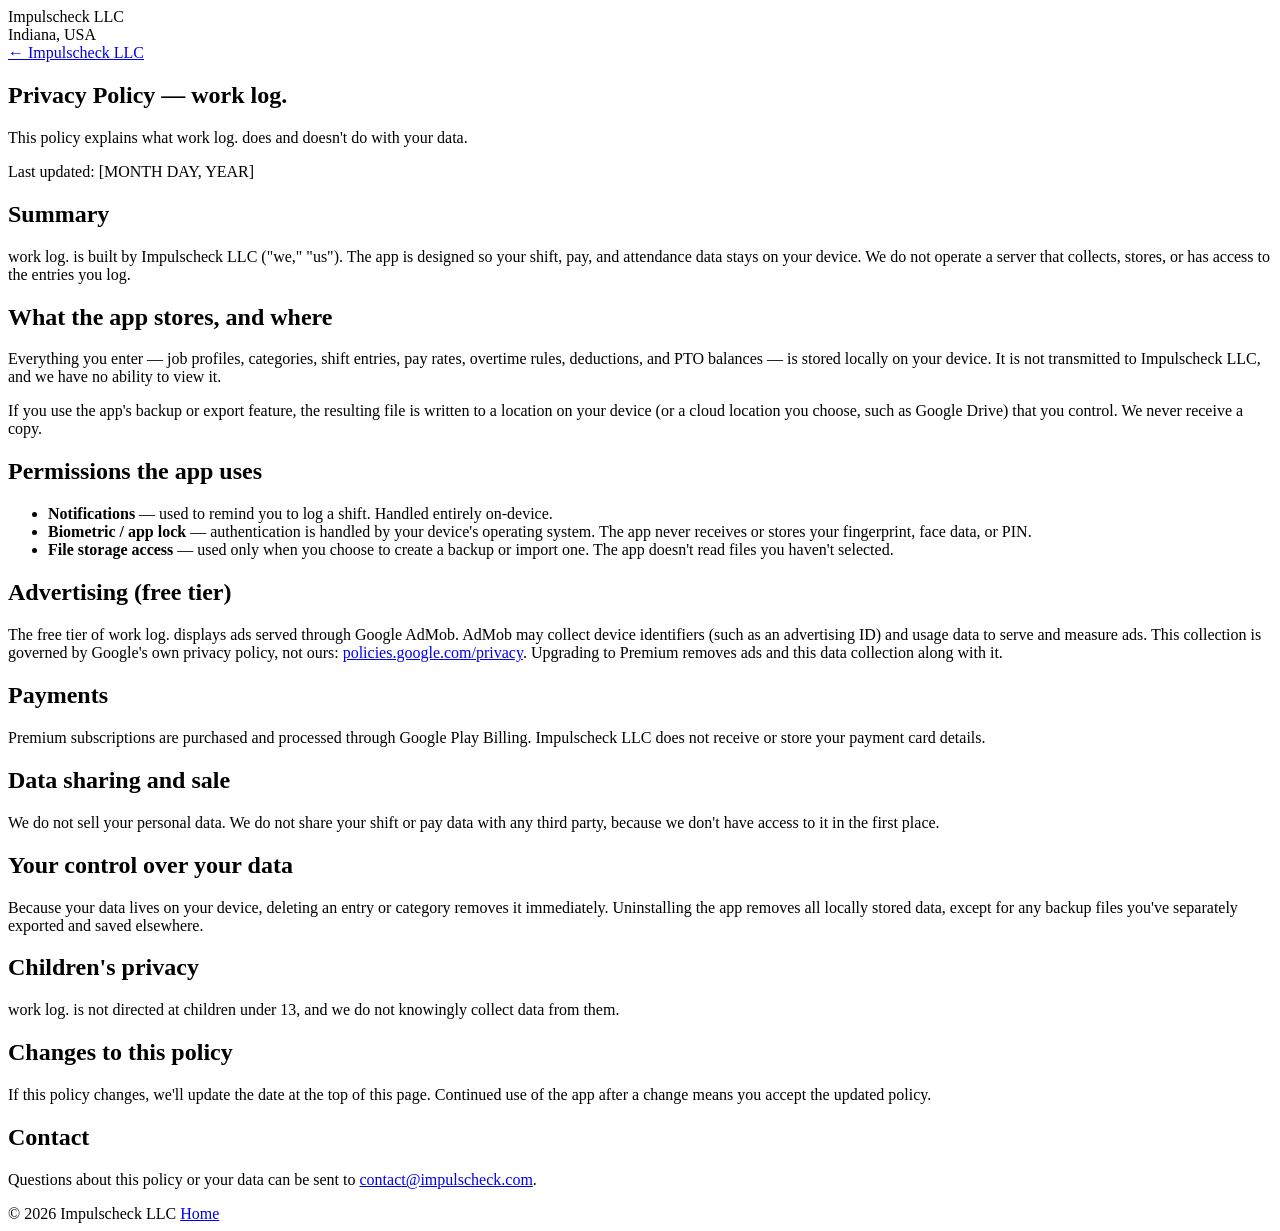
==== privacy.html @ d4b25db4 "Add files via upload" ====
<!DOCTYPE html>
<html lang="en">
<head>
<meta charset="UTF-8">
<meta name="viewport" content="width=device-width, initial-scale=1">
<title>Privacy Policy — work log. | Impulscheck LLC</title>
<meta name="description" content="Privacy policy for work log., an app by Impulscheck LLC.">
<link rel="stylesheet" href="assets/style.css">
</head>
<body>

<header class="site">
  <div class="wrap">
    <div class="wordmark">Impuls<span>check</span> LLC</div>
    <div class="header-tag">Indiana, USA</div>
  </div>
</header>

<main class="policy">
  <section class="hero" style="padding-bottom: 0;">
    <div class="wrap">
      <a class="back-link" href="index.html">← Impulscheck LLC</a>
      <h1>Privacy Policy — work log.</h1>
      <p class="lede">This policy explains what work log. does and doesn't do with your data.</p>
      <p class="updated">Last updated: [MONTH DAY, YEAR]</p>
    </div>
  </section>

  <section class="section" style="border-top: none;">
    <div class="wrap">

      <section>
        <h2>Summary</h2>
        <p>
          work log. is built by Impulscheck LLC ("we," "us"). The app is
          designed so your shift, pay, and attendance data stays on your
          device. We do not operate a server that collects, stores, or has
          access to the entries you log.
        </p>
      </section>

      <section>
        <h2>What the app stores, and where</h2>
        <p>
          Everything you enter — job profiles, categories, shift entries,
          pay rates, overtime rules, deductions, and PTO balances — is
          stored locally on your device. It is not transmitted to
          Impulscheck LLC, and we have no ability to view it.
        </p>
        <p>
          If you use the app's backup or export feature, the resulting
          file is written to a location on your device (or a cloud
          location you choose, such as Google Drive) that you control. We
          never receive a copy.
        </p>
      </section>

      <section>
        <h2>Permissions the app uses</h2>
        <ul>
          <li><strong>Notifications</strong> — used to remind you to log a shift. Handled entirely on-device.</li>
          <li><strong>Biometric / app lock</strong> — authentication is handled by your device's operating system. The app never receives or stores your fingerprint, face data, or PIN.</li>
          <li><strong>File storage access</strong> — used only when you choose to create a backup or import one. The app doesn't read files you haven't selected.</li>
        </ul>
      </section>

      <section>
        <h2>Advertising (free tier)</h2>
        <p>
          The free tier of work log. displays ads served through Google
          AdMob. AdMob may collect device identifiers (such as an
          advertising ID) and usage data to serve and measure ads. This
          collection is governed by Google's own privacy policy, not
          ours: <a href="https://policies.google.com/privacy" target="_blank" rel="noopener">policies.google.com/privacy</a>.
          Upgrading to Premium removes ads and this data collection along
          with it.
        </p>
      </section>

      <section>
        <h2>Payments</h2>
        <p>
          Premium subscriptions are purchased and processed through
          Google Play Billing. Impulscheck LLC does not receive or store
          your payment card details.
        </p>
      </section>

      <section>
        <h2>Data sharing and sale</h2>
        <p>
          We do not sell your personal data. We do not share your shift
          or pay data with any third party, because we don't have access
          to it in the first place.
        </p>
      </section>

      <section>
        <h2>Your control over your data</h2>
        <p>
          Because your data lives on your device, deleting an entry or
          category removes it immediately. Uninstalling the app removes
          all locally stored data, except for any backup files you've
          separately exported and saved elsewhere.
        </p>
      </section>

      <section>
        <h2>Children's privacy</h2>
        <p>
          work log. is not directed at children under 13, and we do not
          knowingly collect data from them.
        </p>
      </section>

      <section>
        <h2>Changes to this policy</h2>
        <p>
          If this policy changes, we'll update the date at the top of
          this page. Continued use of the app after a change means you
          accept the updated policy.
        </p>
      </section>

      <section>
        <h2>Contact</h2>
        <p>
          Questions about this policy or your data can be sent to
          <a href="mailto:contact@impulscheck.com">contact@impulscheck.com</a>.
        </p>
      </section>

    </div>
  </section>
</main>

<footer class="site">
  <div class="wrap">
    <span>© 2026 Impulscheck LLC</span>
    <span><a href="index.html">Home</a></span>
  </div>
</footer>

</body>
</html>
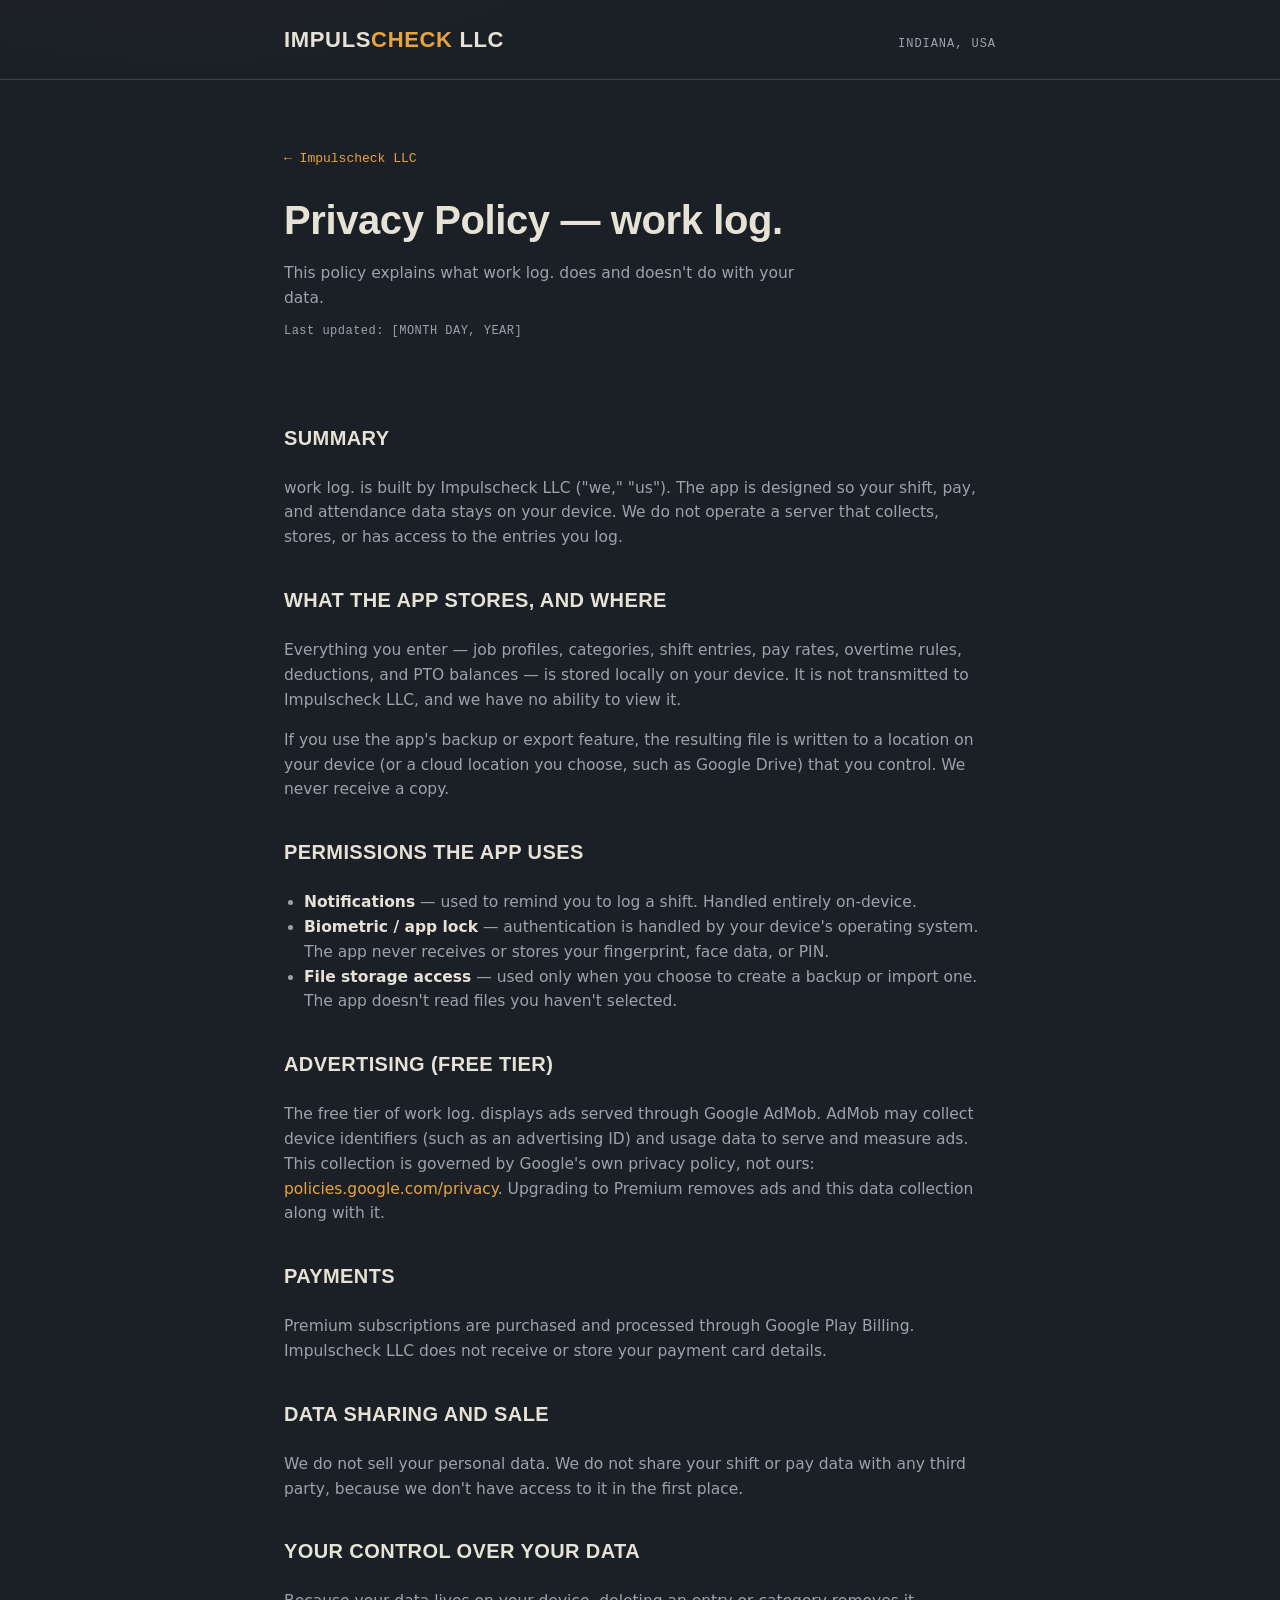
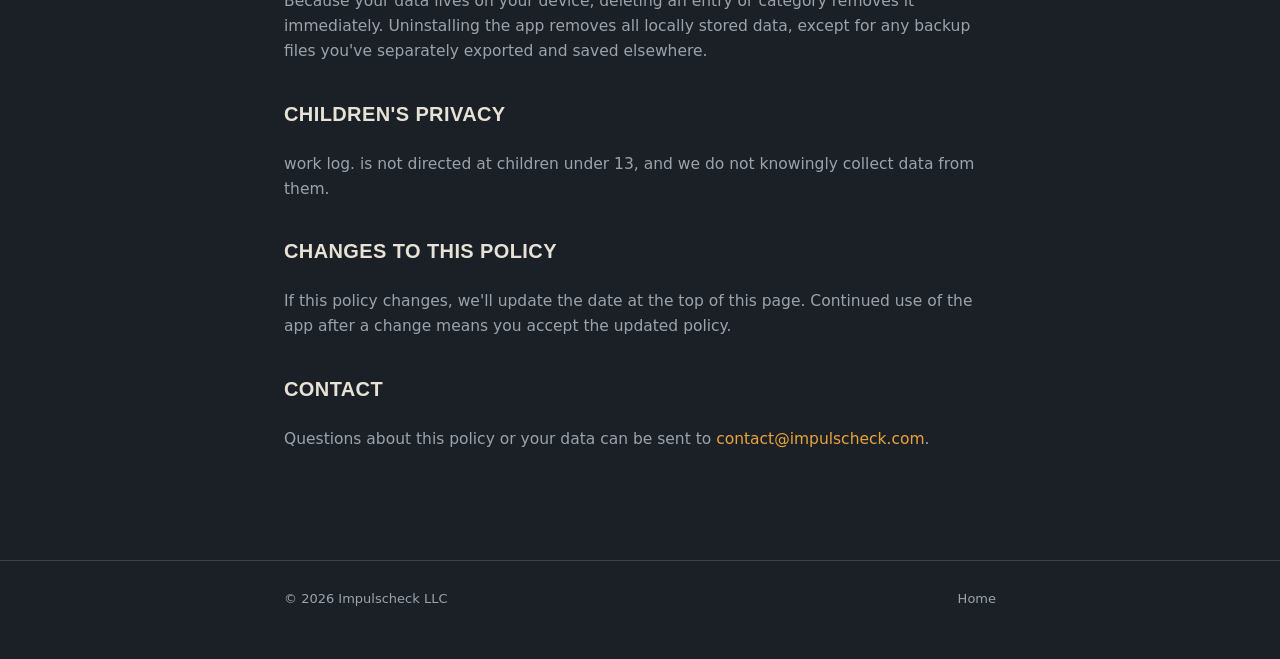
==== commit 7eca4523: "Update privacy.html" ====
--- a/privacy.html
+++ b/privacy.html
@@ -5,7 +5,7 @@
 <meta name="viewport" content="width=device-width, initial-scale=1">
 <title>Privacy Policy — work log. | Impulscheck LLC</title>
 <meta name="description" content="Privacy policy for work log., an app by Impulscheck LLC.">
-<link rel="stylesheet" href="assets/style.css">
+<link rel="stylesheet" href="style.css">
 </head>
 <body>
 
--- a/style.css
+++ b/style.css
@@ -0,0 +1,258 @@
+/* Impulscheck LLC — shared styles
+   Direction: night-shift industrial. Steel graphite, not pure black —
+   amber signal-light accent. Work-order tag motifs where they carry
+   real information (labeled fields), never as pure decoration. */
+
+@import url('https://fonts.googleapis.com/css2?family=Big+Shoulders+Display:wght@600;700;900&family=IBM+Plex+Sans:wght@400;500;600&family=IBM+Plex+Mono:wght@400;500&display=swap');
+
+:root {
+  --bg: #1B2027;
+  --panel: #242B33;
+  --panel-2: #2B333C;
+  --accent: #E8A33D;
+  --accent-dim: #B87F2A;
+  --text: #E7E2D6;
+  --text-dim: #9AA3AC;
+  --line: #3A424B;
+  --radius: 3px;
+}
+
+* { box-sizing: border-box; }
+
+html { scroll-behavior: smooth; }
+
+body {
+  margin: 0;
+  background: var(--bg);
+  background-image:
+    radial-gradient(ellipse 900px 500px at 15% -10%, rgba(232,163,61,0.06), transparent 60%);
+  color: var(--text);
+  font-family: 'IBM Plex Sans', system-ui, sans-serif;
+  line-height: 1.6;
+  -webkit-font-smoothing: antialiased;
+}
+
+a { color: var(--accent); text-decoration: none; }
+a:hover { color: #f2b95c; }
+
+a:focus-visible,
+button:focus-visible {
+  outline: 2px solid var(--accent);
+  outline-offset: 3px;
+}
+
+.wrap {
+  max-width: 760px;
+  margin: 0 auto;
+  padding: 0 24px;
+}
+
+/* Header */
+header.site {
+  border-bottom: 1px solid var(--line);
+  padding: 22px 0;
+}
+header.site .wrap {
+  display: flex;
+  align-items: baseline;
+  justify-content: space-between;
+  gap: 16px;
+  flex-wrap: wrap;
+}
+.wordmark {
+  font-family: 'Big Shoulders Display', sans-serif;
+  font-weight: 800;
+  font-size: 22px;
+  letter-spacing: 0.03em;
+  text-transform: uppercase;
+  color: var(--text);
+}
+.wordmark span { color: var(--accent); }
+.header-tag {
+  font-family: 'IBM Plex Mono', monospace;
+  font-size: 12px;
+  letter-spacing: 0.08em;
+  text-transform: uppercase;
+  color: var(--text-dim);
+}
+
+/* Hero */
+.hero {
+  padding: 64px 0 40px;
+}
+.eyebrow {
+  font-family: 'IBM Plex Mono', monospace;
+  font-size: 13px;
+  letter-spacing: 0.12em;
+  text-transform: uppercase;
+  color: var(--accent);
+  display: flex;
+  align-items: center;
+  gap: 10px;
+  margin-bottom: 18px;
+}
+.eyebrow::before {
+  content: '';
+  width: 8px;
+  height: 8px;
+  border-radius: 50%;
+  background: var(--accent);
+  box-shadow: 0 0 8px var(--accent);
+  flex: none;
+}
+h1 {
+  font-family: 'Big Shoulders Display', sans-serif;
+  font-weight: 900;
+  font-size: clamp(34px, 6vw, 54px);
+  line-height: 1.02;
+  letter-spacing: -0.01em;
+  margin: 0 0 20px;
+  max-width: 14ch;
+}
+.lede {
+  font-size: 17px;
+  color: var(--text-dim);
+  max-width: 54ch;
+  margin: 0 0 36px;
+}
+
+/* Tag panel — mimics a real equipment/work-order tag: labeled fields
+   carrying actual info about the shop, not decoration. */
+.tag-panel {
+  background: var(--panel);
+  border: 1px solid var(--line);
+  border-radius: var(--radius);
+  padding: 4px;
+  max-width: 460px;
+}
+.tag-panel .tag-inner {
+  border: 1px dashed var(--line);
+  border-radius: 2px;
+  padding: 18px 20px;
+}
+.tag-row {
+  display: flex;
+  justify-content: space-between;
+  gap: 12px;
+  padding: 9px 0;
+  border-bottom: 1px solid var(--line);
+  font-family: 'IBM Plex Mono', monospace;
+  font-size: 13px;
+}
+.tag-row:last-child { border-bottom: none; }
+.tag-label {
+  color: var(--text-dim);
+  letter-spacing: 0.06em;
+  text-transform: uppercase;
+}
+.tag-value { color: var(--text); text-align: right; }
+.tag-value.on { color: var(--accent); }
+
+/* Section headings */
+.section {
+  padding: 40px 0;
+  border-top: 1px solid var(--line);
+}
+h2 {
+  font-family: 'Big Shoulders Display', sans-serif;
+  font-weight: 700;
+  font-size: 26px;
+  text-transform: uppercase;
+  letter-spacing: 0.02em;
+  margin: 0 0 22px;
+}
+
+/* App card */
+.app-card {
+  background: var(--panel);
+  border: 1px solid var(--line);
+  border-radius: var(--radius);
+  padding: 24px;
+  transition: border-color 0.15s ease;
+}
+.app-card:hover { border-color: var(--accent-dim); }
+.app-card-top {
+  display: flex;
+  align-items: center;
+  justify-content: space-between;
+  gap: 12px;
+  flex-wrap: wrap;
+  margin-bottom: 10px;
+}
+.app-name {
+  font-family: 'Big Shoulders Display', sans-serif;
+  font-weight: 700;
+  font-size: 22px;
+  letter-spacing: 0.01em;
+}
+.badge {
+  font-family: 'IBM Plex Mono', monospace;
+  font-size: 11px;
+  letter-spacing: 0.06em;
+  text-transform: uppercase;
+  color: var(--panel);
+  background: var(--accent);
+  padding: 4px 9px;
+  border-radius: 2px;
+  white-space: nowrap;
+}
+.app-desc {
+  color: var(--text-dim);
+  font-size: 15px;
+  margin: 0 0 18px;
+  max-width: 56ch;
+}
+.app-meta {
+  font-family: 'IBM Plex Mono', monospace;
+  font-size: 12px;
+  color: var(--text-dim);
+}
+
+/* Footer */
+footer.site {
+  border-top: 1px solid var(--line);
+  padding: 28px 0 50px;
+  font-size: 13px;
+  color: var(--text-dim);
+}
+footer.site .wrap {
+  display: flex;
+  justify-content: space-between;
+  gap: 16px;
+  flex-wrap: wrap;
+}
+footer.site a { color: var(--text-dim); }
+footer.site a:hover { color: var(--accent); }
+
+/* Policy page */
+.policy h1 { max-width: none; font-size: clamp(28px, 5vw, 40px); }
+.policy .lede { margin-bottom: 8px; }
+.policy .updated {
+  font-family: 'IBM Plex Mono', monospace;
+  font-size: 12px;
+  color: var(--text-dim);
+  letter-spacing: 0.04em;
+  margin-bottom: 40px;
+}
+.policy h2 {
+  font-size: 20px;
+  margin-top: 0;
+}
+.policy p, .policy li {
+  color: var(--text-dim);
+  font-size: 15.5px;
+}
+.policy strong { color: var(--text); }
+.policy ul { padding-left: 20px; }
+.policy section { margin-bottom: 34px; }
+.back-link {
+  font-family: 'IBM Plex Mono', monospace;
+  font-size: 13px;
+  display: inline-block;
+  margin-bottom: 30px;
+}
+
+@media (prefers-reduced-motion: reduce) {
+  html { scroll-behavior: auto; }
+  * { transition: none !important; }
+}
